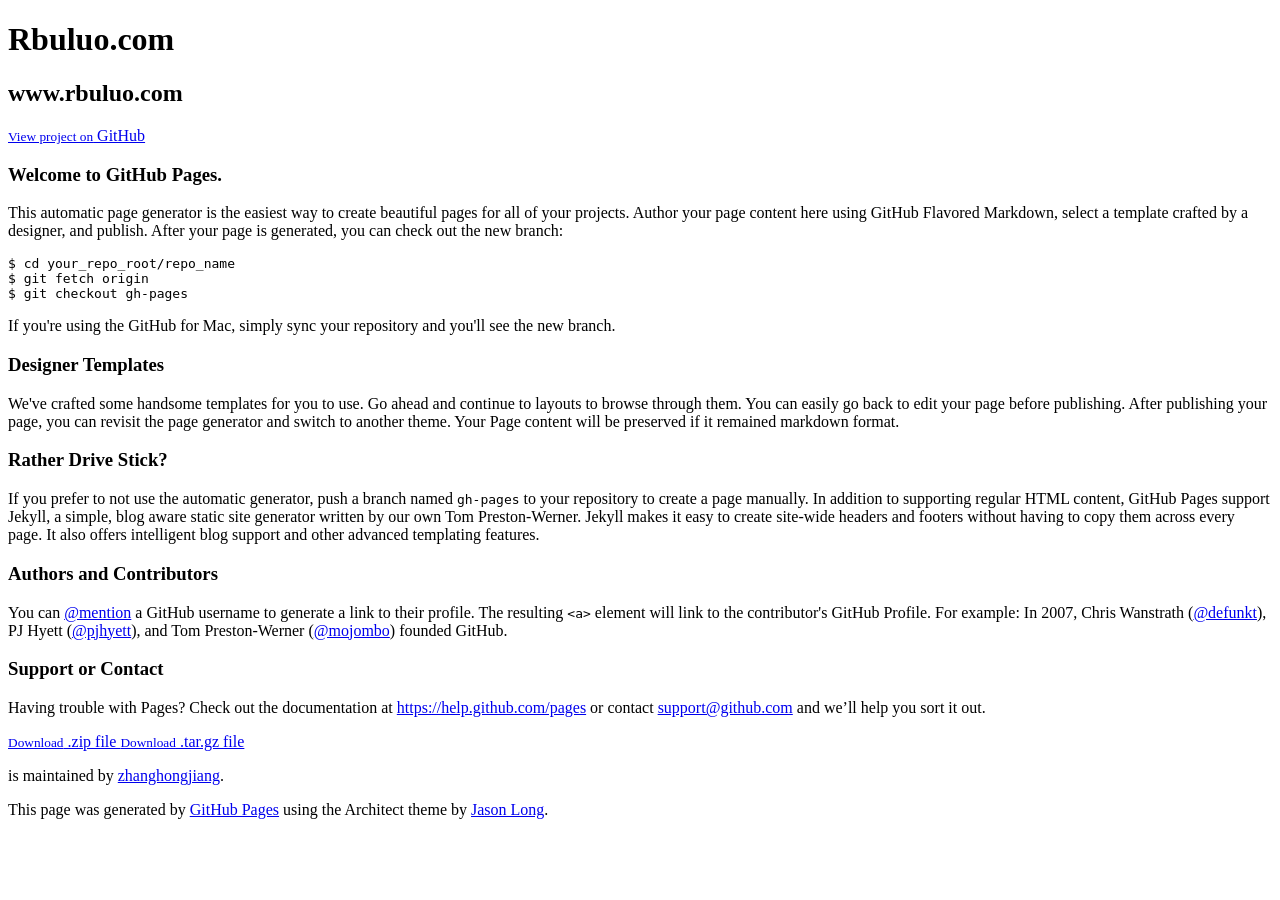
==== index.html @ 57a44f59 "Create gh-pages branch via GitHub" ====
<!DOCTYPE html>
<html>
  <head>
    <meta charset='utf-8'>
    <meta http-equiv="X-UA-Compatible" content="chrome=1">
    <meta name="viewport" content="width=device-width, initial-scale=1, maximum-scale=1">
    <link href='https://fonts.googleapis.com/css?family=Architects+Daughter' rel='stylesheet' type='text/css'>
    <link rel="stylesheet" type="text/css" href="stylesheets/stylesheet.css" media="screen">
    <link rel="stylesheet" type="text/css" href="stylesheets/pygment_trac.css" media="screen">
    <link rel="stylesheet" type="text/css" href="stylesheets/print.css" media="print">

    <!--[if lt IE 9]>
    <script src="//html5shiv.googlecode.com/svn/trunk/html5.js"></script>
    <![endif]-->

    <title>Rbuluo.com by zhanghongjiang</title>
  </head>

  <body>
    <header>
      <div class="inner">
        <h1>Rbuluo.com</h1>
        <h2>www.rbuluo.com</h2>
        <a href="https://github.com/zhanghongjiang/rbuluo.com" class="button"><small>View project on</small> GitHub</a>
      </div>
    </header>

    <div id="content-wrapper">
      <div class="inner clearfix">
        <section id="main-content">
          <h3>
<a id="welcome-to-github-pages" class="anchor" href="#welcome-to-github-pages" aria-hidden="true"><span class="octicon octicon-link"></span></a>Welcome to GitHub Pages.</h3>

<p>This automatic page generator is the easiest way to create beautiful pages for all of your projects. Author your page content here using GitHub Flavored Markdown, select a template crafted by a designer, and publish. After your page is generated, you can check out the new branch:</p>

<pre><code>$ cd your_repo_root/repo_name
$ git fetch origin
$ git checkout gh-pages
</code></pre>

<p>If you're using the GitHub for Mac, simply sync your repository and you'll see the new branch.</p>

<h3>
<a id="designer-templates" class="anchor" href="#designer-templates" aria-hidden="true"><span class="octicon octicon-link"></span></a>Designer Templates</h3>

<p>We've crafted some handsome templates for you to use. Go ahead and continue to layouts to browse through them. You can easily go back to edit your page before publishing. After publishing your page, you can revisit the page generator and switch to another theme. Your Page content will be preserved if it remained markdown format.</p>

<h3>
<a id="rather-drive-stick" class="anchor" href="#rather-drive-stick" aria-hidden="true"><span class="octicon octicon-link"></span></a>Rather Drive Stick?</h3>

<p>If you prefer to not use the automatic generator, push a branch named <code>gh-pages</code> to your repository to create a page manually. In addition to supporting regular HTML content, GitHub Pages support Jekyll, a simple, blog aware static site generator written by our own Tom Preston-Werner. Jekyll makes it easy to create site-wide headers and footers without having to copy them across every page. It also offers intelligent blog support and other advanced templating features.</p>

<h3>
<a id="authors-and-contributors" class="anchor" href="#authors-and-contributors" aria-hidden="true"><span class="octicon octicon-link"></span></a>Authors and Contributors</h3>

<p>You can <a href="https://github.com/blog/821" class="user-mention">@mention</a> a GitHub username to generate a link to their profile. The resulting <code>&lt;a&gt;</code> element will link to the contributor's GitHub Profile. For example: In 2007, Chris Wanstrath (<a href="https://github.com/defunkt" class="user-mention">@defunkt</a>), PJ Hyett (<a href="https://github.com/pjhyett" class="user-mention">@pjhyett</a>), and Tom Preston-Werner (<a href="https://github.com/mojombo" class="user-mention">@mojombo</a>) founded GitHub.</p>

<h3>
<a id="support-or-contact" class="anchor" href="#support-or-contact" aria-hidden="true"><span class="octicon octicon-link"></span></a>Support or Contact</h3>

<p>Having trouble with Pages? Check out the documentation at <a href="https://help.github.com/pages">https://help.github.com/pages</a> or contact <a href="mailto:support@github.com">support@github.com</a> and we’ll help you sort it out.</p>
        </section>

        <aside id="sidebar">
          <a href="https://github.com/zhanghongjiang/rbuluo.com/zipball/master" class="button">
            <small>Download</small>
            .zip file
          </a>
          <a href="https://github.com/zhanghongjiang/rbuluo.com/tarball/master" class="button">
            <small>Download</small>
            .tar.gz file
          </a>

          <p class="repo-owner"><a href="https://github.com/zhanghongjiang/rbuluo.com"></a> is maintained by <a href="https://github.com/zhanghongjiang">zhanghongjiang</a>.</p>

          <p>This page was generated by <a href="https://pages.github.com">GitHub Pages</a> using the Architect theme by <a href="https://twitter.com/jasonlong">Jason Long</a>.</p>
        </aside>
      </div>
    </div>

  
  </body>
</html>
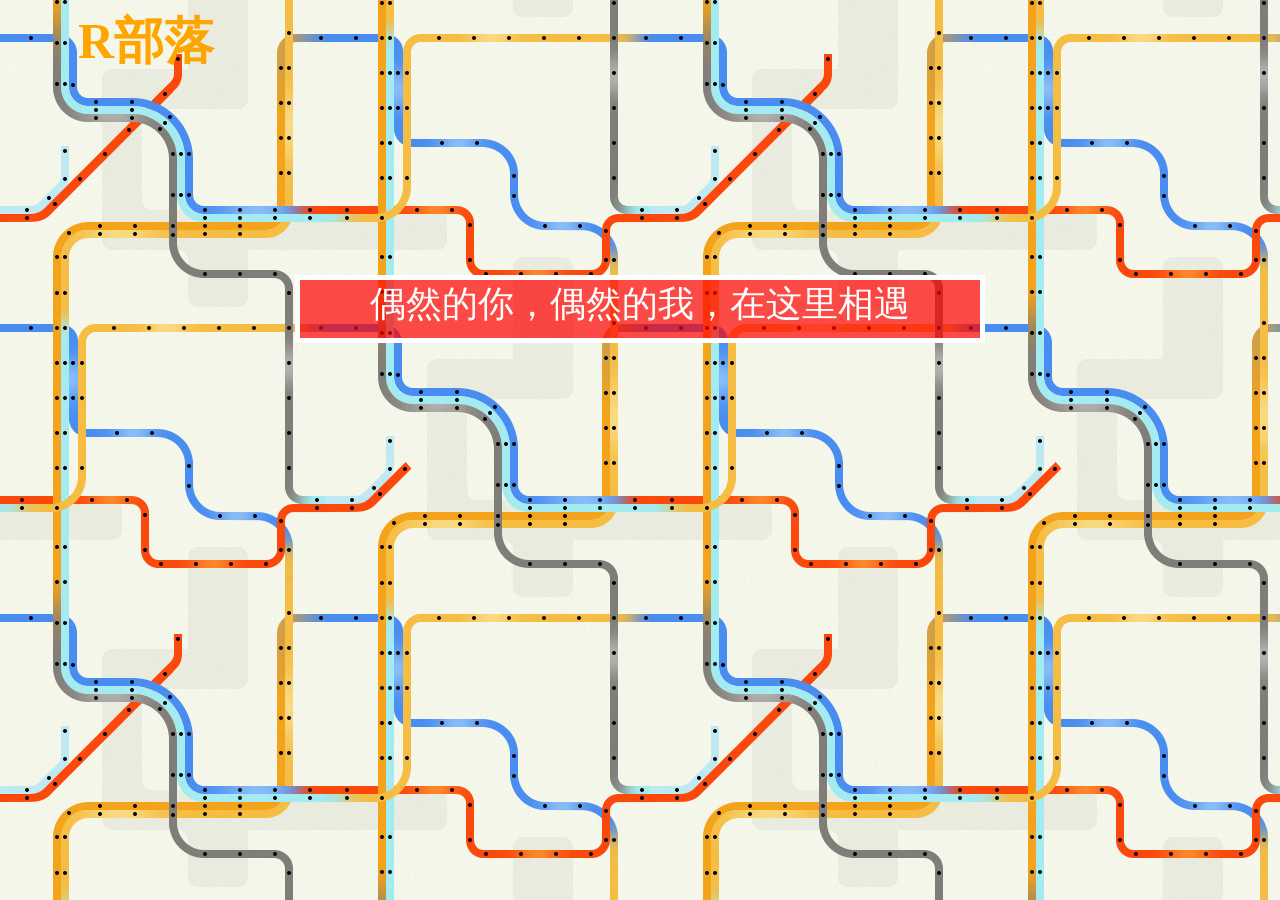
==== commit 6737ba8b: "add" ====
--- a/index.html
+++ b/index.html
@@ -1,83 +1,13 @@
 <!DOCTYPE html>
 <html>
-  <head>
-    <meta charset='utf-8'>
-    <meta http-equiv="X-UA-Compatible" content="chrome=1">
-    <meta name="viewport" content="width=device-width, initial-scale=1, maximum-scale=1">
-    <link href='https://fonts.googleapis.com/css?family=Architects+Daughter' rel='stylesheet' type='text/css'>
-    <link rel="stylesheet" type="text/css" href="stylesheets/stylesheet.css" media="screen">
-    <link rel="stylesheet" type="text/css" href="stylesheets/pygment_trac.css" media="screen">
-    <link rel="stylesheet" type="text/css" href="stylesheets/print.css" media="print">
-
-    <!--[if lt IE 9]>
-    <script src="//html5shiv.googlecode.com/svn/trunk/html5.js"></script>
-    <![endif]-->
-
-    <title>Rbuluo.com by zhanghongjiang</title>
-  </head>
-
-  <body>
-    <header>
-      <div class="inner">
-        <h1>Rbuluo.com</h1>
-        <h2>www.rbuluo.com</h2>
-        <a href="https://github.com/zhanghongjiang/rbuluo.com" class="button"><small>View project on</small> GitHub</a>
-      </div>
-    </header>
-
-    <div id="content-wrapper">
-      <div class="inner clearfix">
-        <section id="main-content">
-          <h3>
-<a id="welcome-to-github-pages" class="anchor" href="#welcome-to-github-pages" aria-hidden="true"><span class="octicon octicon-link"></span></a>Welcome to GitHub Pages.</h3>
-
-<p>This automatic page generator is the easiest way to create beautiful pages for all of your projects. Author your page content here using GitHub Flavored Markdown, select a template crafted by a designer, and publish. After your page is generated, you can check out the new branch:</p>
-
-<pre><code>$ cd your_repo_root/repo_name
-$ git fetch origin
-$ git checkout gh-pages
-</code></pre>
-
-<p>If you're using the GitHub for Mac, simply sync your repository and you'll see the new branch.</p>
-
-<h3>
-<a id="designer-templates" class="anchor" href="#designer-templates" aria-hidden="true"><span class="octicon octicon-link"></span></a>Designer Templates</h3>
-
-<p>We've crafted some handsome templates for you to use. Go ahead and continue to layouts to browse through them. You can easily go back to edit your page before publishing. After publishing your page, you can revisit the page generator and switch to another theme. Your Page content will be preserved if it remained markdown format.</p>
-
-<h3>
-<a id="rather-drive-stick" class="anchor" href="#rather-drive-stick" aria-hidden="true"><span class="octicon octicon-link"></span></a>Rather Drive Stick?</h3>
-
-<p>If you prefer to not use the automatic generator, push a branch named <code>gh-pages</code> to your repository to create a page manually. In addition to supporting regular HTML content, GitHub Pages support Jekyll, a simple, blog aware static site generator written by our own Tom Preston-Werner. Jekyll makes it easy to create site-wide headers and footers without having to copy them across every page. It also offers intelligent blog support and other advanced templating features.</p>
-
-<h3>
-<a id="authors-and-contributors" class="anchor" href="#authors-and-contributors" aria-hidden="true"><span class="octicon octicon-link"></span></a>Authors and Contributors</h3>
-
-<p>You can <a href="https://github.com/blog/821" class="user-mention">@mention</a> a GitHub username to generate a link to their profile. The resulting <code>&lt;a&gt;</code> element will link to the contributor's GitHub Profile. For example: In 2007, Chris Wanstrath (<a href="https://github.com/defunkt" class="user-mention">@defunkt</a>), PJ Hyett (<a href="https://github.com/pjhyett" class="user-mention">@pjhyett</a>), and Tom Preston-Werner (<a href="https://github.com/mojombo" class="user-mention">@mojombo</a>) founded GitHub.</p>
-
-<h3>
-<a id="support-or-contact" class="anchor" href="#support-or-contact" aria-hidden="true"><span class="octicon octicon-link"></span></a>Support or Contact</h3>
-
-<p>Having trouble with Pages? Check out the documentation at <a href="https://help.github.com/pages">https://help.github.com/pages</a> or contact <a href="mailto:support@github.com">support@github.com</a> and we’ll help you sort it out.</p>
-        </section>
-
-        <aside id="sidebar">
-          <a href="https://github.com/zhanghongjiang/rbuluo.com/zipball/master" class="button">
-            <small>Download</small>
-            .zip file
-          </a>
-          <a href="https://github.com/zhanghongjiang/rbuluo.com/tarball/master" class="button">
-            <small>Download</small>
-            .tar.gz file
-          </a>
-
-          <p class="repo-owner"><a href="https://github.com/zhanghongjiang/rbuluo.com"></a> is maintained by <a href="https://github.com/zhanghongjiang">zhanghongjiang</a>.</p>
-
-          <p>This page was generated by <a href="https://pages.github.com">GitHub Pages</a> using the Architect theme by <a href="https://twitter.com/jasonlong">Jason Long</a>.</p>
-        </aside>
-      </div>
-    </div>
-
-  
-  </body>
-</html>
+<head>
+	<meta charset="UTF-8">
+	<title>R部落</title>
+	<link rel="stylesheet" href="main.css">
+</head>
+<body>
+	<h1>R部落</h1>
+	<div class="slogan">偶然的你，偶然的我，在这里相遇</div>
+	
+</body>
+</html>
--- a/main.css
+++ b/main.css
@@ -0,0 +1,18 @@
+body{background:#FFF url(subway-lines.png) repeat;}
+h1{color:orange;
+	
+	
+	margin:0px 0 0 70px;
+	font-size:50px;}
+	
+/*background-color: rgba(255,0,0,0.5)}*/
+
+.slogan{color:white;
+	text-align:center;
+	width:680px;
+	height:58px;
+	margin:200px auto;
+	font-size:36px;
+	border:5px solid white;
+	
+background-color: rgba(255,0,0,0.7)}
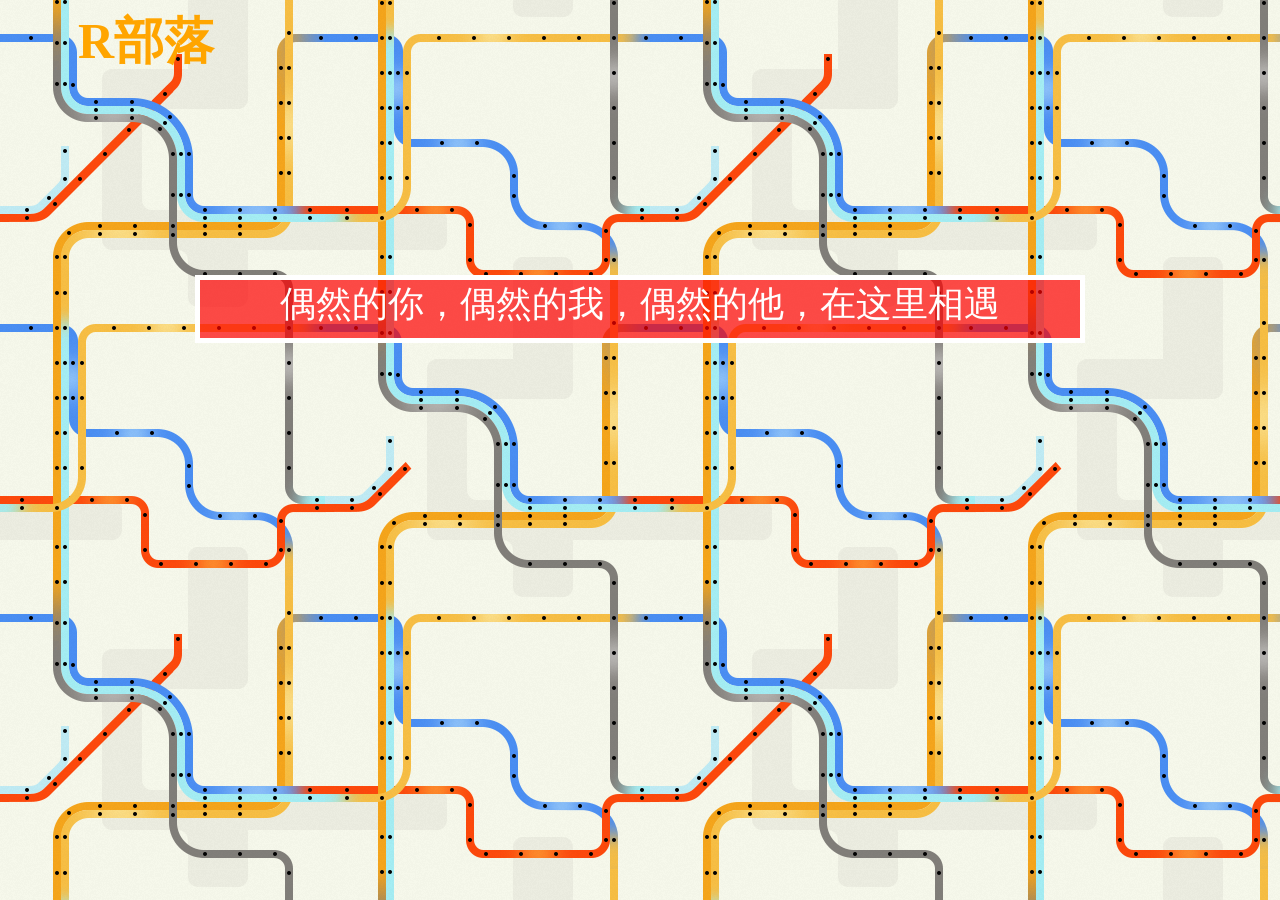
==== commit ceee78ca: "Update index.html" ====
--- a/index.html
+++ b/index.html
@@ -7,7 +7,7 @@
 </head>
 <body>
 	<h1>R部落</h1>
-	<div class="slogan">偶然的你，偶然的我，在这里相遇</div>
+	<div class="slogan">偶然的你，偶然的我，偶然的他，在这里相遇</div>
 	
 </body>
-</html>+</html>
--- a/main.css
+++ b/main.css
@@ -9,10 +9,10 @@
 
 .slogan{color:white;
 	text-align:center;
-	width:680px;
+	width:880px;
 	height:58px;
 	margin:200px auto;
 	font-size:36px;
 	border:5px solid white;
-	
-background-color: rgba(255,0,0,0.7)}+	background-color:#FE9A2E;
+background-color: rgba(255,0,0,0.7)}
